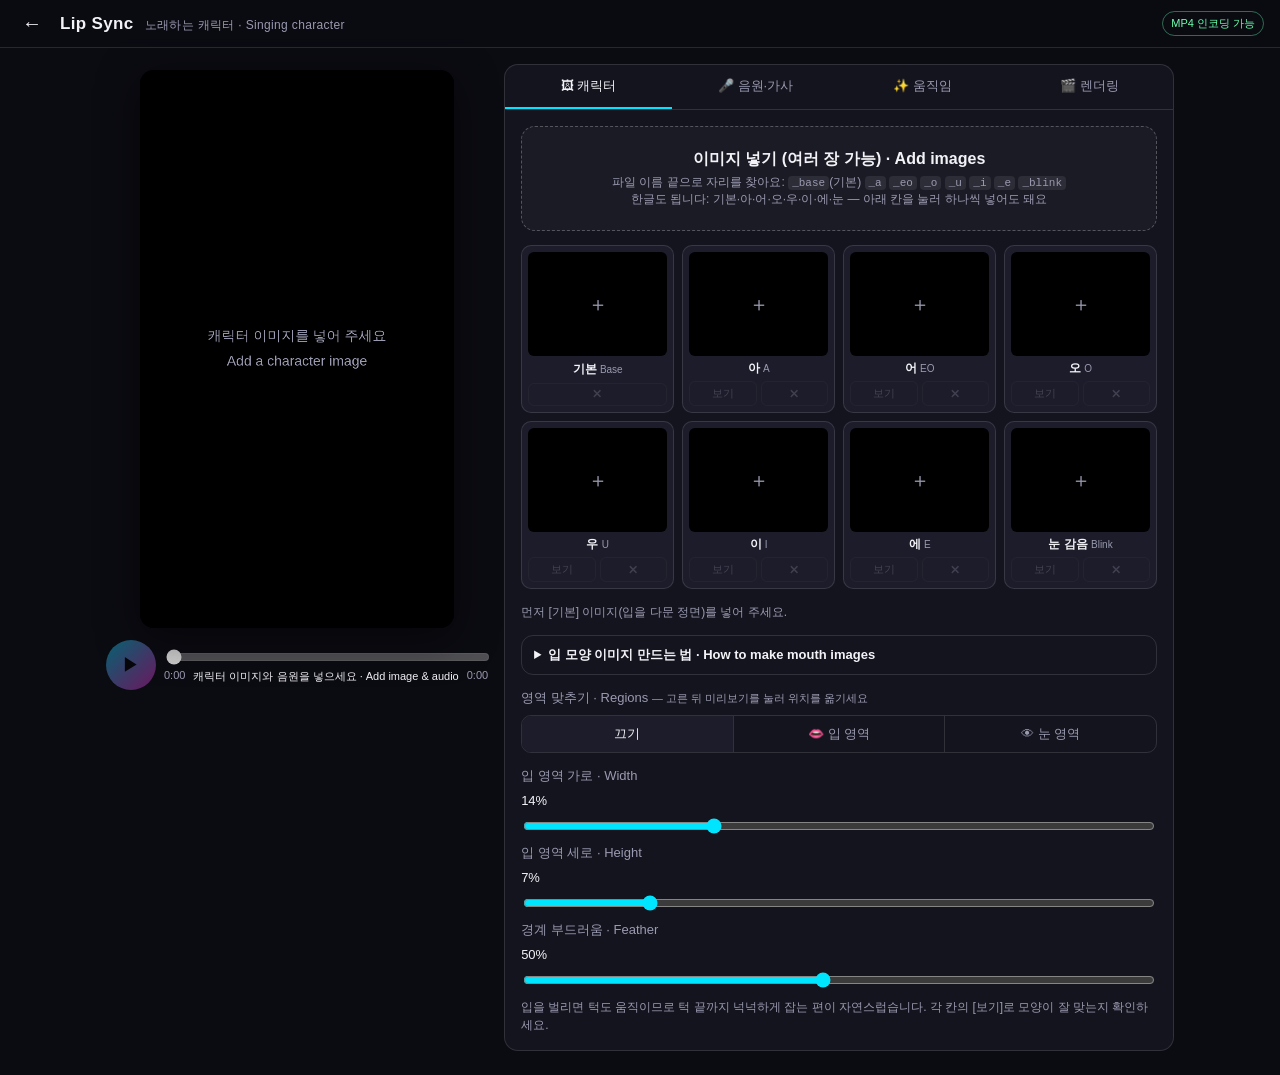
==== lipsync/index.html @ aaeba364 "Lip Sync 페이지 추가: 캐릭터 이미지·입 모양 이미지·음원·SRT 가사로 노래하는 영상(MP4) 만들기 Co-Authored-By: Claude Fable 5.2 <nore" ====
<!DOCTYPE html>
<html lang="ko">

<head>
  <meta charset="UTF-8">
  <meta name="viewport" content="width=device-width, initial-scale=1.0, viewport-fit=cover">
  <title>Lip Sync | Rebroni Music</title>
  <meta name="description" content="캐릭터 이미지와 입 모양 이미지, 음원, SRT 가사로 캐릭터가 노래하는 립싱크 영상을 브라우저에서 만드는 도구">
  <meta name="theme-color" content="#0b0b12">
  <link rel="icon" href="../visualizer/icon.svg" type="image/svg+xml">
  <!-- 스타일은 비주얼라이저와 공유하고 lipsync.css로 덧붙임 -->
  <link rel="stylesheet" href="../visualizer/viz.css?v=4">
  <link rel="stylesheet" href="lipsync.css?v=1">
</head>

<body>
  <header class="topbar">
    <a href="../" class="back" aria-label="Discography로 돌아가기">←</a>
    <h1>Lip Sync <span class="en-sub">노래하는 캐릭터 · Singing character</span></h1>
    <span id="env-badge" class="badge"></span>
  </header>

  <main class="layout lip" id="layout">
    <section class="stage-wrap">
      <div class="stage" id="stage-box">
        <canvas id="stage" width="720" height="1280" aria-label="립싱크 미리보기"></canvas>
        <div id="render-overlay" class="rec-overlay" hidden>
          <div class="rec-dot"></div>
          <div id="render-text">렌더링 준비 중…</div>
          <div class="rec-bar"><div id="render-progress"></div></div>
          <div id="render-eta" class="small"></div>
          <button id="render-cancel" class="btn ghost small">취소 (Cancel)</button>
        </div>
      </div>

      <div class="player">
        <button id="play-btn" class="round main" aria-label="재생" disabled>▶</button>
        <div class="seek">
          <input id="seek" type="range" min="0" max="0" step="0.01" value="0" aria-label="재생 위치" disabled>
          <div class="time"><span id="cur">0:00</span><span id="now-title" class="now-title">캐릭터 이미지와 음원을 넣으세요 · Add image &amp; audio</span><span id="dur">0:00</span></div>
        </div>
      </div>
    </section>

    <section class="panel">
      <nav class="tabs" role="tablist">
        <button class="tab active" data-tab="char" role="tab">🖼 캐릭터</button>
        <button class="tab" data-tab="song" role="tab">🎤 음원·가사</button>
        <button class="tab" data-tab="move" role="tab">✨ 움직임</button>
        <button class="tab" data-tab="render" role="tab">🎬 렌더링</button>
      </nav>

      <!-- 캐릭터 -->
      <div class="tabpane active" data-pane="char">
        <label class="drop" for="multi-input" id="multi-drop">
          <strong>이미지 넣기 (여러 장 가능) · Add images</strong>
          <span>파일 이름 끝으로 자리를 찾아요: <code>_base</code>(기본) <code>_a</code> <code>_eo</code> <code>_o</code> <code>_u</code> <code>_i</code> <code>_e</code> <code>_blink</code><br>한글도 됩니다: 기본·아·어·오·우·이·에·눈 — 아래 칸을 눌러 하나씩 넣어도 돼요</span>
        </label>
        <input id="multi-input" type="file" accept="image/*" multiple hidden>

        <div id="slots" class="slots"></div>
        <p id="slot-info" class="muted small"></p>

        <details class="help-box">
          <summary>입 모양 이미지 만드는 법 · How to make mouth images</summary>
          <ul class="small muted">
            <li><strong>기본</strong> — 입을 다문 정면 이미지 (ㅁ·ㅂ·ㅍ 발음과 쉬는 구간에 사용)</li>
            <li><strong>아</strong> — 입을 위아래로 크게 벌림 (ㅏ·ㅑ) · <strong>가장 중요</strong>, 이것만 있어도 동작</li>
            <li><strong>어</strong> — 세로로 중간쯤 벌림 (ㅓ·ㅕ)</li>
            <li><strong>오</strong> — 입술을 동그랗게 모음 (ㅗ·ㅛ)</li>
            <li><strong>우</strong> — 입술을 작게 오므려 내밈 (ㅜ·ㅠ)</li>
            <li><strong>이</strong> — 옆으로 벌려 이가 살짝 보임 (ㅣ·ㅡ)</li>
            <li><strong>에</strong> — 옆으로 반쯤 벌림 (ㅔ·ㅐ)</li>
            <li><strong>눈 감음</strong>(선택) — 눈만 감은 이미지 (눈 깜빡임)</li>
          </ul>
          <p class="small muted">모든 이미지는 <strong>기본 이미지와 크기·얼굴 위치가 같아야</strong> 합니다. 기본 이미지에서 입 부분만 고쳐 그리기(인페인팅)로 만들면 가장 잘 맞아요.
            영상에는 아래에서 정한 <strong>입 영역 안쪽만</strong> 바꿔 끼우므로 머리카락·배경이 조금 달라져도 괜찮습니다. 없는 모양은 가장 비슷한 모양으로 대신합니다.</p>
        </details>

        <div class="field">
          <span>영역 맞추기 · Regions <small class="muted">— 고른 뒤 미리보기를 눌러 위치를 옮기세요</small></span>
          <div class="seg" id="edit-mode">
            <button data-v="" class="on">끄기</button><button data-v="mouth">👄 입 영역</button><button data-v="eyes">👁 눈 영역</button>
          </div>
        </div>
        <div id="mouth-opts" class="sub-opts">
          <label class="field">입 영역 가로 · Width <output id="m-rx-out"></output>
            <input id="m-rx" type="range" min="0.03" max="0.4" step="0.005"></label>
          <label class="field">입 영역 세로 · Height <output id="m-ry-out"></output>
            <input id="m-ry" type="range" min="0.015" max="0.3" step="0.005"></label>
          <label class="field">경계 부드러움 · Feather <output id="m-feather-out"></output>
            <input id="m-feather" type="range" min="0.05" max="1" step="0.05"></label>
          <p class="muted small">입을 벌리면 턱도 움직이므로 턱 끝까지 넉넉하게 잡는 편이 자연스럽습니다. 각 칸의 [보기]로 모양이 잘 맞는지 확인하세요.</p>
        </div>
        <div id="eyes-opts" class="sub-opts" hidden>
          <label class="field">눈 영역 가로 · Width <output id="e-rx-out"></output>
            <input id="e-rx" type="range" min="0.05" max="0.5" step="0.005"></label>
          <label class="field">눈 영역 세로 · Height <output id="e-ry-out"></output>
            <input id="e-ry" type="range" min="0.015" max="0.3" step="0.005"></label>
        </div>
      </div>

      <!-- 음원·가사 -->
      <div class="tabpane" data-pane="song">
        <label class="drop" for="song-input" id="song-drop">
          <strong>음원과 가사 파일 넣기 · Audio + SRT</strong>
          <span>음원(WAV · MP3 · M4A · FLAC · OGG)과 가사(.srt · .vtt · .lrc)를 함께 골라도 됩니다</span>
        </label>
        <input id="song-input" type="file" accept="audio/*,.wav,.flac,.mp3,.m4a,.aac,.ogg,.opus,.srt,.vtt,.lrc,.txt" multiple hidden>
        <p id="song-info" class="muted small"></p>

        <label class="field">가사 (시간 포함, 고칠 수 있어요) · Lyrics with timing
          <textarea id="lyrics" class="chapters" rows="9" spellcheck="false" placeholder="1&#10;00:00:12,300 --> 00:00:16,800&#10;첫 번째 가사 줄&#10;&#10;2&#10;00:00:17,000 --> 00:00:21,500&#10;두 번째 가사 줄"></textarea></label>
        <p id="lyrics-info" class="muted small"></p>

        <label class="field">가사 시간 보정 · Offset <output id="offset-out"></output>
          <input id="offset" type="range" min="-1.5" max="1.5" step="0.05"></label>
        <label class="check"><input id="snap" type="checkbox"> 음절을 소리가 시작되는 지점에 맞추기 · Snap to onsets</label>
        <p class="muted small">SRT에는 줄 단위 시간만 있어서 줄 안의 음절은 고르게 나눈 뒤 소리 변화에 맞춥니다. 줄을 짧게(단어·구절 단위로) 나눌수록 입 모양이 정확해져요.
          가사가 없으면 음량에 따라 입을 여닫기만 합니다.</p>
      </div>

      <!-- 움직임 -->
      <div class="tabpane" data-pane="move">
        <label class="field">입 모양 전환 · Blend <output id="blend-out"></output>
          <input id="blend" type="range" min="20" max="160" step="10"></label>
        <label class="field">음량 반영 · Follow loudness <output id="amp-out"></output>
          <input id="amp" type="range" min="0" max="1" step="0.05"></label>
        <label class="field">몸 움직임 · Motion <output id="motion-out"></output>
          <input id="motion" type="range" min="0" max="1" step="0.05"></label>
        <label class="check"><input id="blink" type="checkbox"> 눈 깜빡임 (눈 감음 이미지 필요) · Blink</label>

        <div class="field">
          <span>화면 구도 · Framing</span>
          <label class="field">확대 · Zoom <output id="zoom-out"></output>
            <input id="zoom" type="range" min="1" max="2.5" step="0.05"></label>
          <label class="field">가로 위치 · Pan X <output id="panx-out"></output>
            <input id="panx" type="range" min="-1" max="1" step="0.02"></label>
          <label class="field">세로 위치 · Pan Y <output id="pany-out"></output>
            <input id="pany" type="range" min="-1" max="1" step="0.02"></label>
        </div>

        <div class="field">
          <span>자막 · Subtitles</span>
          <label class="check"><input id="subs" type="checkbox"> 가사 자막 표시 · Show lyrics</label>
          <label class="field">글자 크기 · Size <output id="subsize-out"></output>
            <input id="subsize" type="range" min="0.5" max="1.8" step="0.05"></label>
          <label class="field">세로 위치 · Position <output id="suby-out"></output>
            <input id="suby" type="range" min="0.08" max="0.95" step="0.01"></label>
          <div class="row"><label class="color">글자 색 <input id="subcolor" type="color"></label></div>
        </div>
      </div>

      <!-- 렌더링 -->
      <div class="tabpane" data-pane="render">
        <div class="field">
          <span>화면 비율 · Aspect</span>
          <div class="seg" id="aspect">
            <button data-v="9:16">9:16 쇼츠</button><button data-v="16:9">16:9</button><button data-v="1:1">1:1</button>
          </div>
        </div>
        <div class="field">
          <span>해상도 · Resolution</span>
          <div class="seg" id="res">
            <button data-v="720">720p</button><button data-v="1080">1080p</button>
          </div>
        </div>
        <div class="field">
          <span>프레임 · FPS</span>
          <div class="seg" id="fps">
            <button data-v="24">24</button><button data-v="30">30</button>
          </div>
        </div>
        <div class="field">
          <span>화질 · Quality</span>
          <div class="seg" id="quality">
            <button data-v="std">표준</button><button data-v="high">고화질</button>
          </div>
        </div>
        <p id="render-estimate" class="muted small"></p>
        <button id="render-btn" class="btn primary" disabled>🎬 MP4 영상 만들기 · Render</button>
        <p class="muted small">
          음원·이미지·가사는 이 기기(브라우저) 안에서만 처리되고 어디에도 업로드되지 않습니다.
          프레임을 한 장씩 그려 인코딩하므로 실제 재생 시간보다 빨리 끝나고 프레임이 빠지지 않습니다 (PC용 Chrome·Edge 권장).
        </p>
        <div id="render-result" class="result" hidden>
          <p id="render-result-text"></p>
          <a id="render-dl" class="btn primary" download hidden>⬇ 저장</a>
        </div>
      </div>
    </section>
  </main>

  <audio id="audio" preload="auto"></audio>

  <script src="lipsync.js?v=1"></script>
</body>

</html>
---- visualizer/viz.css ----
:root {
  --bg: #0b0b12;
  --panel: #14141f;
  --panel-2: #1c1c2a;
  --line: rgba(255, 255, 255, .12);
  --text: #f2f2f7;
  --muted: #9a9ab0;
  --accent: #00e5ff;
  --accent-2: #ff2bd6;
  --radius: 14px;
}

* { box-sizing: border-box; }

html, body {
  margin: 0;
  background: var(--bg);
  color: var(--text);
  font-family: -apple-system, BlinkMacSystemFont, "Apple SD Gothic Neo", "Noto Sans KR", "Segoe UI", Roboto, sans-serif;
  -webkit-tap-highlight-color: transparent;
}

button, input { font: inherit; color: inherit; }

.topbar {
  position: sticky;
  top: 0;
  z-index: 10;
  display: flex;
  align-items: center;
  gap: 12px;
  padding: calc(10px + env(safe-area-inset-top)) 16px 10px;
  background: rgba(11, 11, 18, .9);
  backdrop-filter: blur(10px);
  border-bottom: 1px solid var(--line);
}
.topbar h1 { font-size: 17px; margin: 0; flex: 1; letter-spacing: .02em; }
.back { color: var(--text); text-decoration: none; font-size: 20px; padding: 2px 6px; }
.badge {
  font-size: 11px; padding: 4px 8px; border-radius: 999px;
  border: 1px solid var(--line); color: var(--muted); white-space: nowrap;
}
.badge.ok { color: #6dffb0; border-color: rgba(109, 255, 176, .4); }
.badge.warn { color: #ffcf6d; border-color: rgba(255, 207, 109, .4); }

.layout {
  display: grid;
  gap: 16px;
  padding: 16px;
  padding-bottom: calc(24px + env(safe-area-inset-bottom));
  max-width: 1100px;
  margin: 0 auto;
}
@media (min-width: 860px) {
  .layout { grid-template-columns: auto 1fr; align-items: start; }
  .stage-wrap { position: sticky; top: 70px; }
}

/* Stage */
.stage-wrap { display: flex; flex-direction: column; align-items: center; gap: 12px; }
.stage {
  position: relative;
  height: min(62vh, 760px);
  aspect-ratio: 9 / 16;
  max-width: 100%;
  border-radius: var(--radius);
  overflow: hidden;
  background: #000;
  box-shadow: 0 10px 40px rgba(0, 0, 0, .5);
}
.stage canvas { width: 100%; height: 100%; display: block; }

.rec-overlay {
  position: absolute; inset: auto 0 0 0;
  display: grid; gap: 8px; justify-items: center;
  padding: 14px;
  background: linear-gradient(transparent, rgba(0, 0, 0, .8));
  font-size: 13px;
}
.rec-overlay[hidden] { display: none; }
.rec-dot { width: 12px; height: 12px; border-radius: 50%; background: #ff3b3b; animation: blink 1s infinite; }
@keyframes blink { 50% { opacity: .2; } }
.rec-bar { width: 100%; height: 4px; background: rgba(255, 255, 255, .2); border-radius: 4px; overflow: hidden; }
#rec-progress { height: 100%; width: 0; background: linear-gradient(90deg, var(--accent), var(--accent-2)); }

/* Player */
.player {
  width: 100%; max-width: 480px;
  display: flex; align-items: center; gap: 8px;
}
.round {
  flex: none; width: 40px; height: 40px; border-radius: 50%;
  border: 1px solid var(--line); background: var(--panel-2); cursor: pointer; font-size: 14px;
}
.round.main {
  width: 50px; height: 50px; font-size: 18px; border: 0;
  background: linear-gradient(135deg, var(--accent), var(--accent-2)); color: #000;
}
.round:disabled { opacity: .4; }
.seek { flex: 1; min-width: 0; }
.seek input { width: 100%; }
.time { display: flex; justify-content: space-between; gap: 8px; font-size: 11px; color: var(--muted); }
.now-title { flex: 1; text-align: center; overflow: hidden; white-space: nowrap; text-overflow: ellipsis; color: var(--text); }

input[type=range] { accent-color: var(--accent); }

/* Panel */
.panel {
  background: var(--panel);
  border: 1px solid var(--line);
  border-radius: var(--radius);
  overflow: hidden;
  min-width: 0;
}
.tabs { display: grid; grid-template-columns: repeat(4, 1fr); border-bottom: 1px solid var(--line); }
.tab {
  padding: 12px 4px; background: none; border: 0; cursor: pointer;
  font-size: 13px; color: var(--muted); border-bottom: 2px solid transparent;
}
.tab.active { color: var(--text); border-bottom-color: var(--accent); }
.tabpane { display: none; padding: 16px; gap: 14px; flex-direction: column; }
.tabpane.active { display: flex; }

.drop {
  display: grid; gap: 4px; text-align: center; cursor: pointer;
  padding: 22px 12px;
  border: 1.5px dashed rgba(255, 255, 255, .25);
  border-radius: var(--radius);
  background: rgba(255, 255, 255, .03);
}
.drop span { font-size: 12px; color: var(--muted); }
.drop.dragover { border-color: var(--accent); background: rgba(0, 229, 255, .07); }

.track-list { list-style: none; margin: 0; padding: 0; display: grid; grid-template-columns: minmax(0, 1fr); gap: 6px; }
.track-list li {
  display: flex; align-items: center; gap: 10px;
  padding: 10px 12px; border-radius: 10px; background: var(--panel-2); cursor: pointer;
  font-size: 14px;
}
.track-list li.on { outline: 1.5px solid var(--accent); }
.track-list .name { flex: 1; min-width: 0; overflow: hidden; text-overflow: ellipsis; white-space: nowrap; }
.track-list .meta { font-size: 11px; color: var(--muted); }
.track-list .del { background: none; border: 0; color: var(--muted); cursor: pointer; font-size: 16px; }
.track-list .del:disabled { opacity: .25; cursor: default; }
.track-list .meta { white-space: nowrap; }

.row { display: flex; flex-wrap: wrap; gap: 10px; align-items: center; }
.field { display: grid; gap: 8px; font-size: 13px; color: var(--muted); }
.field.inline { display: flex; align-items: center; gap: 8px; flex: 1; }
.field.inline input { flex: 1; }
.field output { color: var(--text); float: right; }
.field input[type=text], .field input[type=number], .field select {
  width: 100%; padding: 10px 12px; border-radius: 10px;
  border: 1px solid var(--line); background: var(--panel-2); color: var(--text);
}
.color { display: flex; align-items: center; gap: 8px; font-size: 13px; color: var(--muted); flex: 1; }
.color input[type=color] { width: 44px; height: 32px; border: 0; padding: 0; background: none; }
.color input[type=number] { flex: 1; }
.check { display: flex; align-items: center; gap: 8px; font-size: 14px; }
.check input { width: 18px; height: 18px; accent-color: var(--accent); }

.seg { display: flex; border: 1px solid var(--line); border-radius: 10px; overflow: hidden; }
.seg button { flex: 1; padding: 9px 4px; background: none; border: 0; cursor: pointer; font-size: 13px; color: var(--muted); }
.seg button + button { border-left: 1px solid var(--line); }
.seg button.on { background: var(--panel-2); color: var(--text); }

.style-grid { display: grid; grid-template-columns: repeat(4, 1fr); gap: 8px; }
.style-grid button {
  display: grid; gap: 4px; justify-items: center;
  padding: 10px 4px; border-radius: 10px; cursor: pointer;
  border: 1px solid var(--line); background: var(--panel-2); font-size: 11px; color: var(--muted);
}
.style-grid button .ico { font-size: 20px; color: var(--text); }
.style-grid button.on { border-color: var(--accent); color: var(--text); }

.palette { display: flex; gap: 8px; flex-wrap: wrap; }
.palette button {
  width: 34px; height: 34px; border-radius: 50%; cursor: pointer;
  border: 2px solid transparent;
}
.palette button.on { border-color: #fff; }

.btn {
  display: inline-flex; align-items: center; justify-content: center; gap: 6px;
  padding: 12px 16px; border-radius: 12px; cursor: pointer; text-decoration: none;
  border: 1px solid var(--line); background: var(--panel-2); color: var(--text); font-size: 14px;
}
.btn.primary { border: 0; background: linear-gradient(135deg, var(--accent), var(--accent-2)); color: #000; font-weight: 600; }
.btn.ghost { background: transparent; }
.btn.small { padding: 7px 12px; font-size: 12px; }
.btn:disabled { opacity: .4; cursor: default; }

.muted { color: var(--muted); }
.small { font-size: 12px; line-height: 1.5; margin: 0; }
.small.warn { color: #ffcf6d; }

.result { display: grid; gap: 10px; }
.result[hidden] { display: none; }
.result video { width: 100%; max-height: 50vh; border-radius: 10px; background: #000; }

.field select { font-size: 14px; }
.field select optgroup { color: var(--muted); }
.field select option { color: var(--text); background: var(--panel-2); }
---- lipsync/lipsync.css ----
/* Lip Sync: ../visualizer/viz.css 위에 덧붙임 */

.topbar h1 .en-sub { font-size: 12px; font-weight: 400; color: var(--muted); margin-left: 6px; }

.layout.lip .player { max-width: none; }
.stage.r169 { width: 100%; height: auto; aspect-ratio: 16 / 9; }
.stage.r11 { width: min(100%, 62vh); height: auto; aspect-ratio: 1 / 1; }
@media (min-width: 860px) {
  .layout.lip.wide { grid-template-columns: minmax(0, 1.5fr) minmax(330px, 1fr); }
  .layout.lip.square { grid-template-columns: minmax(0, 1fr) minmax(330px, 1fr); }
}
.stage canvas.editing { cursor: crosshair; touch-action: none; }

.drop code { font-size: 11px; padding: 1px 4px; border-radius: 4px; background: rgba(255, 255, 255, .08); }

/* 이미지 칸 */
.slots { display: grid; grid-template-columns: repeat(4, minmax(0, 1fr)); gap: 8px; }
.slot {
  display: grid; gap: 4px; padding: 6px; border-radius: 10px;
  border: 1px solid var(--line); background: var(--panel-2); font-size: 12px; text-align: center;
}
.slot.filled { border-color: rgba(109, 255, 176, .45); }
.slot.forced { border-color: var(--accent); }
.slot label { display: grid; gap: 4px; cursor: pointer; }
.slot .thumb {
  aspect-ratio: 4 / 3; border-radius: 6px; overflow: hidden; background: #000;
  display: grid; place-items: center; color: var(--muted); font-size: 20px;
}
.slot .thumb canvas { width: 100%; height: 100%; display: block; }
.slot .thumb [hidden] { display: none; }
.slot .name { color: var(--text); font-weight: 600; }
.slot .name small { color: var(--muted); font-weight: 400; }
.slot .slot-btns { display: flex; gap: 4px; }
.slot .slot-btns button {
  flex: 1; padding: 4px 0; border-radius: 6px; cursor: pointer; font-size: 11px;
  border: 1px solid var(--line); background: transparent; color: var(--muted);
}
.slot .slot-btns button:disabled { opacity: .3; cursor: default; }
.slot.forced .see { color: var(--accent); border-color: var(--accent); }
@media (max-width: 420px) { .slots { grid-template-columns: repeat(3, minmax(0, 1fr)); } }

.help-box { border: 1px solid var(--line); border-radius: 12px; padding: 10px 12px; }
.help-box summary { cursor: pointer; font-weight: 600; font-size: 13px; }
.help-box ul { margin: 8px 0; padding-left: 18px; display: grid; gap: 3px; }
.help-box strong { color: var(--text); }

.sub-opts { display: grid; gap: 8px; }
.sub-opts[hidden] { display: none; }
.field .field { color: var(--muted); }
.field small { font-weight: 400; }

.chapters {
  width: 100%; resize: vertical;
  padding: 10px 12px; border-radius: 10px;
  border: 1px solid var(--line); background: var(--panel-2); color: var(--text);
  font: 12px/1.6 ui-monospace, "SFMono-Regular", Menlo, Consolas, monospace;
}
#render-btn { width: 100%; }
.rec-overlay .small { color: var(--muted); }
#render-progress { height: 100%; width: 0; background: linear-gradient(90deg, var(--accent), var(--accent-2)); }
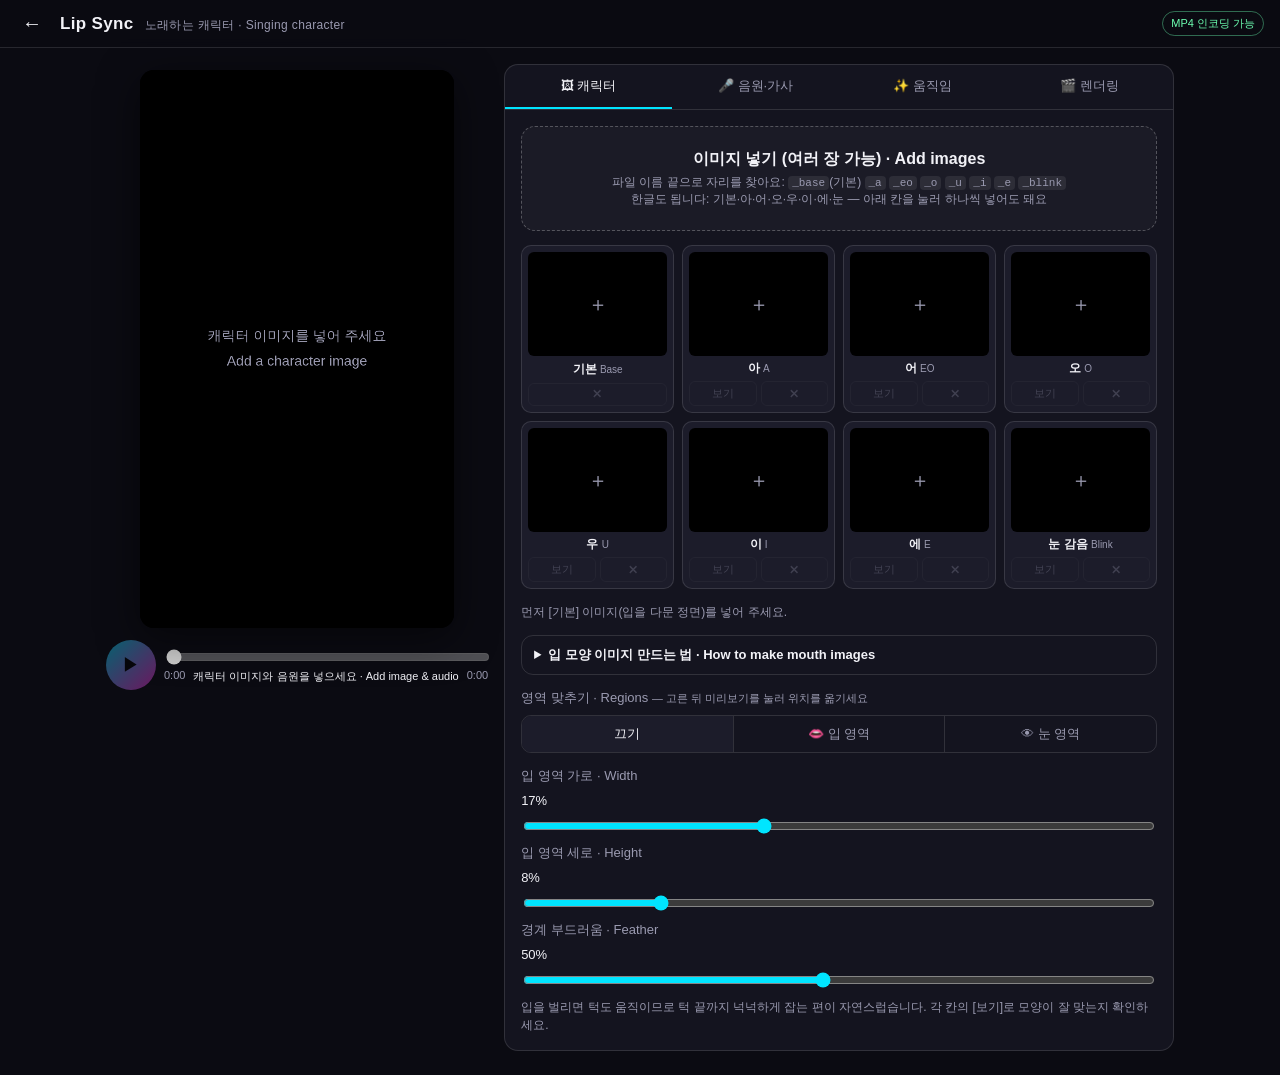
==== commit 141cc340: "Lip Sync: 색감이 다른 입 모양 이미지를 기본 이미지에 맞추기, 영역 기본값 조정 Co-Authored-By: Claude Fable 5.2 <noreply@anthropi" ====
--- a/lipsync/index.html
+++ b/lipsync/index.html
@@ -193,7 +193,7 @@
 
   <audio id="audio" preload="auto"></audio>
 
-  <script src="lipsync.js?v=1"></script>
+  <script src="lipsync.js?v=2"></script>
 </body>
 
 </html>
